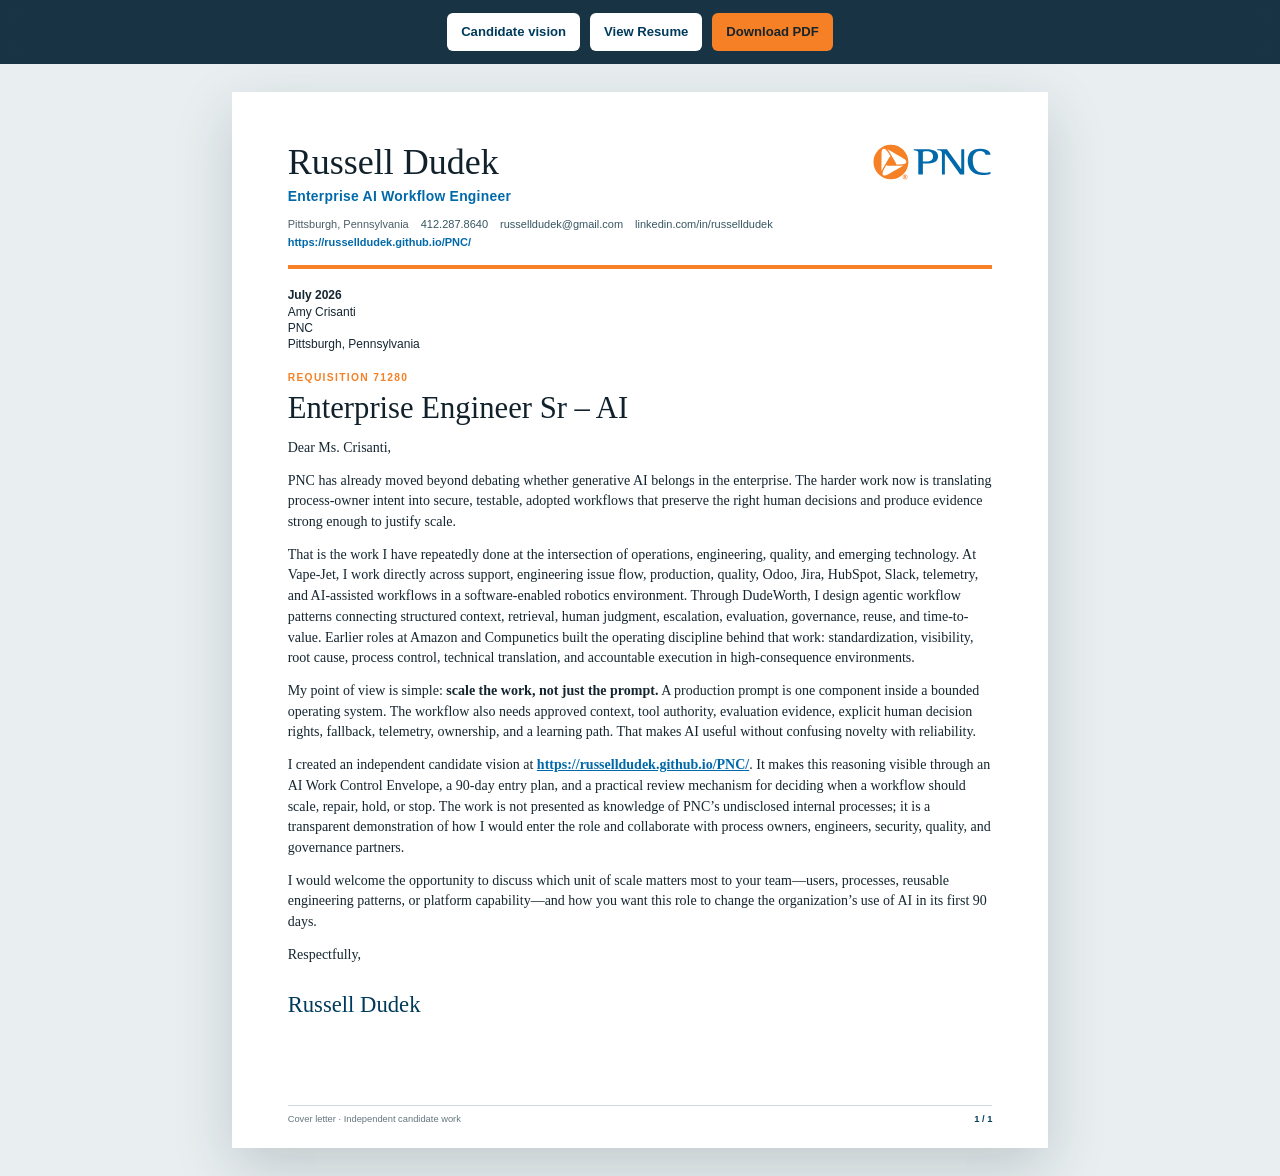
==== cover-letter.html @ 64755a2e "Publish complete PNC candidate campaign" ====
<!doctype html><html lang="en"><head><meta charset="utf-8"><meta name="viewport" content="width=device-width,initial-scale=1"><meta name="description" content="Independent PNC candidate document by Russell Dudek."><title>Russell Dudek | PNC Cover Letter</title><link rel="stylesheet" href="documents.css"></head><body><nav class="doc-actions" aria-label="Document actions"><a href="index.html">Candidate vision</a><a href="resume.html">View Resume</a><a class="primary" href="docs/Russell-Dudek-PNC-Enterprise-AI-Cover-Letter.pdf" download>Download PDF</a></nav>
<main class="document"><section class="page"><header class="doc-header"><div><h1 class="doc-name">Russell Dudek</h1><p class="doc-role">Enterprise AI Workflow Engineer</p><div class="contact-line"><span>Pittsburgh, Pennsylvania</span><a href="tel:+14122878640">412.287.8640</a><a href="mailto:russelldudek@gmail.com">russelldudek@gmail.com</a><a href="https://www.linkedin.com/in/russelldudek">linkedin.com/in/russelldudek</a><a class="vision-url" href="https://russelldudek.github.io/PNC/">https://russelldudek.github.io/PNC/</a></div></div><img class="doc-logo" src="assets/brand/pnc-logo.svg" alt="PNC"></header>
<div class="address-block"><b>July 2026</b><br>Amy Crisanti<br>PNC<br>Pittsburgh, Pennsylvania</div>
<p class="doc-kicker">Requisition 71280</p><h2 class="doc-title">Enterprise Engineer Sr – AI</h2>
<div class="letter-body">
<p>Dear Ms. Crisanti,</p>
<p>PNC has already moved beyond debating whether generative AI belongs in the enterprise. The harder work now is translating process-owner intent into secure, testable, adopted workflows that preserve the right human decisions and produce evidence strong enough to justify scale.</p>
<p>That is the work I have repeatedly done at the intersection of operations, engineering, quality, and emerging technology. At Vape-Jet, I work directly across support, engineering issue flow, production, quality, Odoo, Jira, HubSpot, Slack, telemetry, and AI-assisted workflows in a software-enabled robotics environment. Through DudeWorth, I design agentic workflow patterns connecting structured context, retrieval, human judgment, escalation, evaluation, governance, reuse, and time-to-value. Earlier roles at Amazon and Compunetics built the operating discipline behind that work: standardization, visibility, root cause, process control, technical translation, and accountable execution in high-consequence environments.</p>
<p>My point of view is simple: <b>scale the work, not just the prompt.</b> A production prompt is one component inside a bounded operating system. The workflow also needs approved context, tool authority, evaluation evidence, explicit human decision rights, fallback, telemetry, ownership, and a learning path. That makes AI useful without confusing novelty with reliability.</p>
<p>I created an independent candidate vision at <a class="vision-url" href="https://russelldudek.github.io/PNC/">https://russelldudek.github.io/PNC/</a>. It makes this reasoning visible through an AI Work Control Envelope, a 90-day entry plan, and a practical review mechanism for deciding when a workflow should scale, repair, hold, or stop. The work is not presented as knowledge of PNC’s undisclosed internal processes; it is a transparent demonstration of how I would enter the role and collaborate with process owners, engineers, security, quality, and governance partners.</p>
<p>I would welcome the opportunity to discuss which unit of scale matters most to your team—users, processes, reusable engineering patterns, or platform capability—and how you want this role to change the organization’s use of AI in its first 90 days.</p>
<p>Respectfully,</p><div class="signature">Russell Dudek</div>
</div><footer class="page-footer"><span>Cover letter · Independent candidate work</span><span class="page-number">1 / 1</span></footer></section></main></body></html>
---- documents.css ----
@import url('./brand-tokens.css');
*{box-sizing:border-box}html,body{margin:0;padding:0}body{background:#e9eff1;color:#152630;font-family:"Aptos","Segoe UI","Helvetica Neue",sans-serif;line-height:1.36}.doc-actions{position:sticky;top:0;z-index:20;display:flex;justify-content:center;gap:10px;flex-wrap:wrap;padding:13px;background:rgba(11,41,57,.94);backdrop-filter:blur(10px)}.doc-actions a{padding:10px 14px;border-radius:6px;background:#fff;color:#003b5c;font-weight:800;font-size:.82rem;text-decoration:none}.doc-actions .primary{background:#f58025;color:#17242b}.document{width:8.5in;margin:28px auto;background:#fff;box-shadow:0 20px 55px rgba(16,33,43,.18)}.page{position:relative;min-height:11in;padding:.54in .58in .48in;background:#fff;break-after:page}.page:last-child{break-after:auto}.doc-header{display:grid;grid-template-columns:1fr auto;gap:20px;align-items:start;border-bottom:4px solid #f58025;padding-bottom:15px;margin-bottom:18px}.doc-name{font-family:Georgia,"Times New Roman",serif;font-size:27pt;line-height:1;margin:0;color:#10212b;font-weight:500}.doc-role{margin:7px 0 0;color:#0069aa;font-size:10.4pt;font-weight:800;letter-spacing:.02em}.doc-logo{width:1.25in;height:auto;object-fit:contain}.contact-line{display:flex;flex-wrap:wrap;gap:4px 12px;margin:11px 0 0;color:#4a5d66;font-size:8.25pt}.contact-line a{color:#365661;text-decoration:none}.vision-url{font-weight:800;color:#0069aa!important}.doc-kicker{margin:0 0 7px;color:#f58025;font-size:7.7pt;font-weight:900;letter-spacing:.13em;text-transform:uppercase}.doc-title{font-family:Georgia,"Times New Roman",serif;font-size:23pt;line-height:1.05;margin:0 0 14px;font-weight:500;color:#10212b}.doc-deck{margin:0 0 16px;font-size:10pt;color:#41555f}.summary-box{padding:14px 16px;background:#eef4f6;border-left:5px solid #0069aa;margin:0 0 15px;font-size:9.3pt}.summary-box strong{color:#003b5c}.two-col{display:grid;grid-template-columns:1fr 1fr;gap:18px}.sidebar-grid{display:grid;grid-template-columns:1.58fr .72fr;gap:20px}.section-title{display:flex;align-items:center;gap:10px;margin:15px 0 8px;color:#003b5c;font-size:8.6pt;font-weight:900;letter-spacing:.09em;text-transform:uppercase}.section-title::after{content:"";height:1px;background:#cbd9de;flex:1}.experience{break-inside:avoid;margin:0 0 12px}.experience-head{display:flex;justify-content:space-between;gap:14px;align-items:baseline}.experience h3{margin:0;font-size:10.4pt}.experience .date{color:#64757d;font-size:8pt;white-space:nowrap}.experience .title{margin:2px 0 5px;color:#0069aa;font-size:8.7pt;font-weight:800}.experience ul,.compact-list{margin:0;padding-left:15px}.experience li,.compact-list li{margin:3px 0;font-size:8.7pt}.tags{display:flex;flex-wrap:wrap;gap:6px}.tag{padding:4px 7px;border:1px solid #c7d6db;border-radius:4px;font-size:7.6pt;background:#fbfcfc}.side-card{break-inside:avoid;margin-bottom:11px;padding:12px;background:#f3f7f8;border-top:3px solid #f58025}.side-card h3{margin:0 0 7px;color:#003b5c;font-size:8.2pt;text-transform:uppercase;letter-spacing:.08em}.side-card p,.side-card li{font-size:8pt;margin:3px 0}.side-card ul{padding-left:14px;margin:0}.fact-grid{display:grid;grid-template-columns:repeat(3,1fr);gap:9px;margin:12px 0}.fact{padding:10px 11px;background:#f3f7f8;border-top:3px solid #0069aa}.fact b{display:block;color:#003b5c;font-size:8pt}.fact span{font-size:8.1pt;color:#51636b}.matrix{width:100%;border-collapse:collapse;font-size:7.8pt}.matrix th{text-align:left;color:#003b5c;background:#edf3f5;padding:7px;border-bottom:2px solid #0069aa}.matrix td{padding:7px;border-bottom:1px solid #d6e1e5;vertical-align:top}.phase-row{display:grid;grid-template-columns:.22fr .78fr;gap:12px;padding:12px 0;border-top:1px solid #d1dde1}.phase-row:first-of-type{border-top:0}.phase-badge{font-size:8pt;font-weight:900;color:#0069aa}.phase-row h3{font-size:10pt;margin:0 0 5px}.phase-row ul{margin:0;padding-left:15px;font-size:8.4pt}.question-list{counter-reset:q;list-style:none;padding:0;margin:0}.question-list li{counter-increment:q;position:relative;padding:9px 0 9px 32px;border-top:1px solid #d3dfe3;font-size:9pt}.question-list li::before{content:counter(q);position:absolute;left:0;top:8px;width:21px;height:21px;border-radius:50%;display:grid;place-items:center;background:#f58025;font-size:7.4pt;font-weight:900}.callout{padding:14px 16px;background:#003b5c;color:#fff;margin:14px 0;border-radius:6px}.callout h3{margin:0 0 6px;color:#ffc08e;font-size:9.4pt}.callout p{margin:0;font-size:8.7pt}.review-grid{display:grid;grid-template-columns:repeat(2,1fr);gap:10px}.review-card{padding:12px;border:1px solid #cbd9de;border-top:4px solid #0069aa;break-inside:avoid}.review-card h3{margin:0 0 6px;color:#003b5c;font-size:9.5pt}.review-card p,.review-card li{font-size:8pt;margin:3px 0}.review-card ul{margin:0;padding-left:14px}.worksheet-line{height:25px;border-bottom:1px solid #9fb1b9;margin:5px 0}.decision-bar{display:grid;grid-template-columns:repeat(4,1fr);margin:12px 0;border:1px solid #b9c9cf}.decision-bar div{padding:9px;text-align:center;border-right:1px solid #b9c9cf;font-size:8pt;font-weight:900}.decision-bar div:last-child{border:0}.decision-bar .active{background:#f58025}.source-note{margin-top:12px;font-size:7.1pt;color:#65767e}.page-footer{position:absolute;left:.58in;right:.58in;bottom:.23in;display:flex;justify-content:space-between;gap:18px;padding-top:7px;border-top:1px solid #ccd9de;color:#65767e;font-size:7pt}.page-footer a{color:#365661;text-decoration:none}.signature{margin-top:22px;font-family:Georgia,"Times New Roman",serif;font-size:17pt;color:#003b5c}.letter-body{font-family:Georgia,"Times New Roman",serif;font-size:10.5pt;line-height:1.48}.letter-body p{margin:0 0 12px}.address-block{font-size:9pt;margin:0 0 18px}.page.continuation .doc-header{margin-bottom:13px}.page.continuation .doc-name{font-size:18pt}.page.continuation .doc-role{font-size:8.6pt}.mini-contact{font-size:7.5pt;color:#52646d;text-align:right;line-height:1.5}.avoid-break{break-inside:avoid}.public-note{font-size:7.3pt;color:#687982}.page-number{font-weight:800;color:#003b5c}
@media(max-width:900px){body{background:#fff}.document{width:100%;margin:0;box-shadow:none}.page{min-height:0;padding:28px 22px 48px}.doc-header,.sidebar-grid,.two-col,.fact-grid,.review-grid{grid-template-columns:1fr}.doc-logo{width:110px}.page-footer{position:static;margin-top:24px}.mini-contact{text-align:left}.doc-actions{position:static}.experience-head{align-items:flex-start}.decision-bar{grid-template-columns:repeat(2,1fr)}}
@media(max-width:380px){.page{padding:22px 15px 40px}.doc-name{font-size:22pt}.contact-line{display:block}.contact-line span,.contact-line a{display:block;margin:3px 0}.doc-actions a{font-size:.72rem;padding:9px}}
@media print{@page{size:Letter;margin:0}body{background:#fff;-webkit-print-color-adjust:exact;print-color-adjust:exact}.doc-actions{display:none!important}.document{width:auto;margin:0;box-shadow:none}.page{width:8.5in;height:11in;min-height:11in;overflow:hidden;margin:0;padding:.54in .58in .48in;break-after:page}.page:last-child{break-after:auto}.page-footer{position:absolute}.no-print{display:none!important}}
.review-sheet .review-grid{grid-template-columns:repeat(3,1fr);gap:7px}.review-sheet .review-card{padding:8px}.review-sheet .review-card h3{font-size:8.4pt}.review-sheet .review-card p,.review-sheet .review-card li{font-size:7.1pt;line-height:1.25}.review-sheet .worksheet-line{height:18px;margin:3px 0}.review-page2 .matrix{font-size:7.2pt}.review-page2 .matrix th,.review-page2 .matrix td{padding:5px}.review-page2 .decision-bar{margin:8px 0}.review-page2 .callout{margin:9px 0;padding:10px 13px}
@media(max-width:900px){.review-sheet .review-grid{grid-template-columns:1fr}}
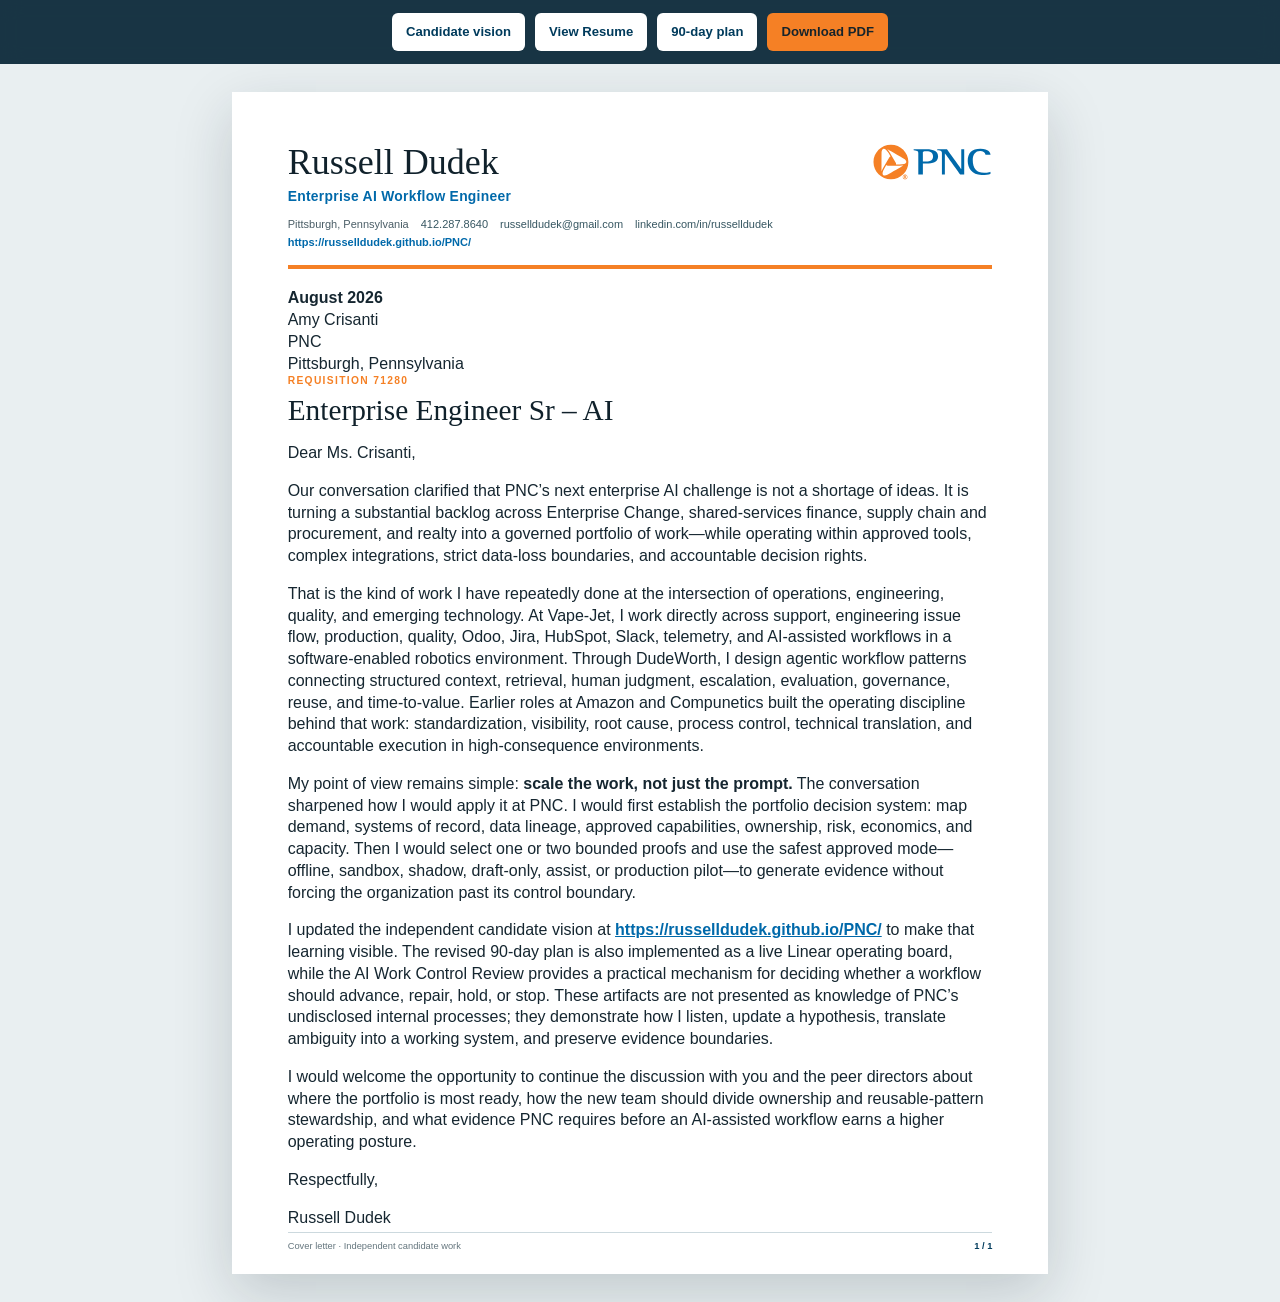
==== commit 9401c8b5: "Align cover letter with stakeholder-informed role thesis" ====
--- a/cover-letter.html
+++ b/cover-letter.html
@@ -1,13 +1,13 @@
-<!doctype html><html lang="en"><head><meta charset="utf-8"><meta name="viewport" content="width=device-width,initial-scale=1"><meta name="description" content="Independent PNC candidate document by Russell Dudek."><title>Russell Dudek | PNC Cover Letter</title><link rel="stylesheet" href="documents.css"></head><body><nav class="doc-actions" aria-label="Document actions"><a href="index.html">Candidate vision</a><a href="resume.html">View Resume</a><a class="primary" href="docs/Russell-Dudek-PNC-Enterprise-AI-Cover-Letter.pdf" download>Download PDF</a></nav>
+<!doctype html><html lang="en"><head><meta charset="utf-8"><meta name="viewport" content="width=device-width,initial-scale=1"><meta name="description" content="Independent PNC candidate document by Russell Dudek."><title>Russell Dudek | PNC Cover Letter</title><link rel="stylesheet" href="documents.css"></head><body><nav class="doc-actions" aria-label="Document actions"><a href="index.html">Candidate vision</a><a href="resume.html">View Resume</a><a href="90-day-plan.html">90-day plan</a><a class="primary" href="docs/Russell-Dudek-PNC-Enterprise-AI-Cover-Letter.pdf" download>Download PDF</a></nav>
 <main class="document"><section class="page"><header class="doc-header"><div><h1 class="doc-name">Russell Dudek</h1><p class="doc-role">Enterprise AI Workflow Engineer</p><div class="contact-line"><span>Pittsburgh, Pennsylvania</span><a href="tel:+14122878640">412.287.8640</a><a href="mailto:russelldudek@gmail.com">russelldudek@gmail.com</a><a href="https://www.linkedin.com/in/russelldudek">linkedin.com/in/russelldudek</a><a class="vision-url" href="https://russelldudek.github.io/PNC/">https://russelldudek.github.io/PNC/</a></div></div><img class="doc-logo" src="assets/brand/pnc-logo.svg" alt="PNC"></header>
-<div class="address-block"><b>July 2026</b><br>Amy Crisanti<br>PNC<br>Pittsburgh, Pennsylvania</div>
+<div class="address-block"><b>August 2026</b><br>Amy Crisanti<br>PNC<br>Pittsburgh, Pennsylvania</div>
 <p class="doc-kicker">Requisition 71280</p><h2 class="doc-title">Enterprise Engineer Sr – AI</h2>
 <div class="letter-body">
 <p>Dear Ms. Crisanti,</p>
-<p>PNC has already moved beyond debating whether generative AI belongs in the enterprise. The harder work now is translating process-owner intent into secure, testable, adopted workflows that preserve the right human decisions and produce evidence strong enough to justify scale.</p>
-<p>That is the work I have repeatedly done at the intersection of operations, engineering, quality, and emerging technology. At Vape-Jet, I work directly across support, engineering issue flow, production, quality, Odoo, Jira, HubSpot, Slack, telemetry, and AI-assisted workflows in a software-enabled robotics environment. Through DudeWorth, I design agentic workflow patterns connecting structured context, retrieval, human judgment, escalation, evaluation, governance, reuse, and time-to-value. Earlier roles at Amazon and Compunetics built the operating discipline behind that work: standardization, visibility, root cause, process control, technical translation, and accountable execution in high-consequence environments.</p>
-<p>My point of view is simple: <b>scale the work, not just the prompt.</b> A production prompt is one component inside a bounded operating system. The workflow also needs approved context, tool authority, evaluation evidence, explicit human decision rights, fallback, telemetry, ownership, and a learning path. That makes AI useful without confusing novelty with reliability.</p>
-<p>I created an independent candidate vision at <a class="vision-url" href="https://russelldudek.github.io/PNC/">https://russelldudek.github.io/PNC/</a>. It makes this reasoning visible through an AI Work Control Envelope, a 90-day entry plan, and a practical review mechanism for deciding when a workflow should scale, repair, hold, or stop. The work is not presented as knowledge of PNC’s undisclosed internal processes; it is a transparent demonstration of how I would enter the role and collaborate with process owners, engineers, security, quality, and governance partners.</p>
-<p>I would welcome the opportunity to discuss which unit of scale matters most to your team—users, processes, reusable engineering patterns, or platform capability—and how you want this role to change the organization’s use of AI in its first 90 days.</p>
+<p>Our conversation clarified that PNC’s next enterprise AI challenge is not a shortage of ideas. It is turning a substantial backlog across Enterprise Change, shared-services finance, supply chain and procurement, and realty into a governed portfolio of work—while operating within approved tools, complex integrations, strict data-loss boundaries, and accountable decision rights.</p>
+<p>That is the kind of work I have repeatedly done at the intersection of operations, engineering, quality, and emerging technology. At Vape-Jet, I work directly across support, engineering issue flow, production, quality, Odoo, Jira, HubSpot, Slack, telemetry, and AI-assisted workflows in a software-enabled robotics environment. Through DudeWorth, I design agentic workflow patterns connecting structured context, retrieval, human judgment, escalation, evaluation, governance, reuse, and time-to-value. Earlier roles at Amazon and Compunetics built the operating discipline behind that work: standardization, visibility, root cause, process control, technical translation, and accountable execution in high-consequence environments.</p>
+<p>My point of view remains simple: <b>scale the work, not just the prompt.</b> The conversation sharpened how I would apply it at PNC. I would first establish the portfolio decision system: map demand, systems of record, data lineage, approved capabilities, ownership, risk, economics, and capacity. Then I would select one or two bounded proofs and use the safest approved mode—offline, sandbox, shadow, draft-only, assist, or production pilot—to generate evidence without forcing the organization past its control boundary.</p>
+<p>I updated the independent candidate vision at <a class="vision-url" href="https://russelldudek.github.io/PNC/">https://russelldudek.github.io/PNC/</a> to make that learning visible. The revised 90-day plan is also implemented as a live Linear operating board, while the AI Work Control Review provides a practical mechanism for deciding whether a workflow should advance, repair, hold, or stop. These artifacts are not presented as knowledge of PNC’s undisclosed internal processes; they demonstrate how I listen, update a hypothesis, translate ambiguity into a working system, and preserve evidence boundaries.</p>
+<p>I would welcome the opportunity to continue the discussion with you and the peer directors about where the portfolio is most ready, how the new team should divide ownership and reusable-pattern stewardship, and what evidence PNC requires before an AI-assisted workflow earns a higher operating posture.</p>
 <p>Respectfully,</p><div class="signature">Russell Dudek</div>
 </div><footer class="page-footer"><span>Cover letter · Independent candidate work</span><span class="page-number">1 / 1</span></footer></section></main></body></html>
--- a/documents.css
+++ b/documents.css
@@ -1,7 +1,5 @@
 @import url('./brand-tokens.css');
-*{box-sizing:border-box}html,body{margin:0;padding:0}body{background:#e9eff1;color:#152630;font-family:"Aptos","Segoe UI","Helvetica Neue",sans-serif;line-height:1.36}.doc-actions{position:sticky;top:0;z-index:20;display:flex;justify-content:center;gap:10px;flex-wrap:wrap;padding:13px;background:rgba(11,41,57,.94);backdrop-filter:blur(10px)}.doc-actions a{padding:10px 14px;border-radius:6px;background:#fff;color:#003b5c;font-weight:800;font-size:.82rem;text-decoration:none}.doc-actions .primary{background:#f58025;color:#17242b}.document{width:8.5in;margin:28px auto;background:#fff;box-shadow:0 20px 55px rgba(16,33,43,.18)}.page{position:relative;min-height:11in;padding:.54in .58in .48in;background:#fff;break-after:page}.page:last-child{break-after:auto}.doc-header{display:grid;grid-template-columns:1fr auto;gap:20px;align-items:start;border-bottom:4px solid #f58025;padding-bottom:15px;margin-bottom:18px}.doc-name{font-family:Georgia,"Times New Roman",serif;font-size:27pt;line-height:1;margin:0;color:#10212b;font-weight:500}.doc-role{margin:7px 0 0;color:#0069aa;font-size:10.4pt;font-weight:800;letter-spacing:.02em}.doc-logo{width:1.25in;height:auto;object-fit:contain}.contact-line{display:flex;flex-wrap:wrap;gap:4px 12px;margin:11px 0 0;color:#4a5d66;font-size:8.25pt}.contact-line a{color:#365661;text-decoration:none}.vision-url{font-weight:800;color:#0069aa!important}.doc-kicker{margin:0 0 7px;color:#f58025;font-size:7.7pt;font-weight:900;letter-spacing:.13em;text-transform:uppercase}.doc-title{font-family:Georgia,"Times New Roman",serif;font-size:23pt;line-height:1.05;margin:0 0 14px;font-weight:500;color:#10212b}.doc-deck{margin:0 0 16px;font-size:10pt;color:#41555f}.summary-box{padding:14px 16px;background:#eef4f6;border-left:5px solid #0069aa;margin:0 0 15px;font-size:9.3pt}.summary-box strong{color:#003b5c}.two-col{display:grid;grid-template-columns:1fr 1fr;gap:18px}.sidebar-grid{display:grid;grid-template-columns:1.58fr .72fr;gap:20px}.section-title{display:flex;align-items:center;gap:10px;margin:15px 0 8px;color:#003b5c;font-size:8.6pt;font-weight:900;letter-spacing:.09em;text-transform:uppercase}.section-title::after{content:"";height:1px;background:#cbd9de;flex:1}.experience{break-inside:avoid;margin:0 0 12px}.experience-head{display:flex;justify-content:space-between;gap:14px;align-items:baseline}.experience h3{margin:0;font-size:10.4pt}.experience .date{color:#64757d;font-size:8pt;white-space:nowrap}.experience .title{margin:2px 0 5px;color:#0069aa;font-size:8.7pt;font-weight:800}.experience ul,.compact-list{margin:0;padding-left:15px}.experience li,.compact-list li{margin:3px 0;font-size:8.7pt}.tags{display:flex;flex-wrap:wrap;gap:6px}.tag{padding:4px 7px;border:1px solid #c7d6db;border-radius:4px;font-size:7.6pt;background:#fbfcfc}.side-card{break-inside:avoid;margin-bottom:11px;padding:12px;background:#f3f7f8;border-top:3px solid #f58025}.side-card h3{margin:0 0 7px;color:#003b5c;font-size:8.2pt;text-transform:uppercase;letter-spacing:.08em}.side-card p,.side-card li{font-size:8pt;margin:3px 0}.side-card ul{padding-left:14px;margin:0}.fact-grid{display:grid;grid-template-columns:repeat(3,1fr);gap:9px;margin:12px 0}.fact{padding:10px 11px;background:#f3f7f8;border-top:3px solid #0069aa}.fact b{display:block;color:#003b5c;font-size:8pt}.fact span{font-size:8.1pt;color:#51636b}.matrix{width:100%;border-collapse:collapse;font-size:7.8pt}.matrix th{text-align:left;color:#003b5c;background:#edf3f5;padding:7px;border-bottom:2px solid #0069aa}.matrix td{padding:7px;border-bottom:1px solid #d6e1e5;vertical-align:top}.phase-row{display:grid;grid-template-columns:.22fr .78fr;gap:12px;padding:12px 0;border-top:1px solid #d1dde1}.phase-row:first-of-type{border-top:0}.phase-badge{font-size:8pt;font-weight:900;color:#0069aa}.phase-row h3{font-size:10pt;margin:0 0 5px}.phase-row ul{margin:0;padding-left:15px;font-size:8.4pt}.question-list{counter-reset:q;list-style:none;padding:0;margin:0}.question-list li{counter-increment:q;position:relative;padding:9px 0 9px 32px;border-top:1px solid #d3dfe3;font-size:9pt}.question-list li::before{content:counter(q);position:absolute;left:0;top:8px;width:21px;height:21px;border-radius:50%;display:grid;place-items:center;background:#f58025;font-size:7.4pt;font-weight:900}.callout{padding:14px 16px;background:#003b5c;color:#fff;margin:14px 0;border-radius:6px}.callout h3{margin:0 0 6px;color:#ffc08e;font-size:9.4pt}.callout p{margin:0;font-size:8.7pt}.review-grid{display:grid;grid-template-columns:repeat(2,1fr);gap:10px}.review-card{padding:12px;border:1px solid #cbd9de;border-top:4px solid #0069aa;break-inside:avoid}.review-card h3{margin:0 0 6px;color:#003b5c;font-size:9.5pt}.review-card p,.review-card li{font-size:8pt;margin:3px 0}.review-card ul{margin:0;padding-left:14px}.worksheet-line{height:25px;border-bottom:1px solid #9fb1b9;margin:5px 0}.decision-bar{display:grid;grid-template-columns:repeat(4,1fr);margin:12px 0;border:1px solid #b9c9cf}.decision-bar div{padding:9px;text-align:center;border-right:1px solid #b9c9cf;font-size:8pt;font-weight:900}.decision-bar div:last-child{border:0}.decision-bar .active{background:#f58025}.source-note{margin-top:12px;font-size:7.1pt;color:#65767e}.page-footer{position:absolute;left:.58in;right:.58in;bottom:.23in;display:flex;justify-content:space-between;gap:18px;padding-top:7px;border-top:1px solid #ccd9de;color:#65767e;font-size:7pt}.page-footer a{color:#365661;text-decoration:none}.signature{margin-top:22px;font-family:Georgia,"Times New Roman",serif;font-size:17pt;color:#003b5c}.letter-body{font-family:Georgia,"Times New Roman",serif;font-size:10.5pt;line-height:1.48}.letter-body p{margin:0 0 12px}.address-block{font-size:9pt;margin:0 0 18px}.page.continuation .doc-header{margin-bottom:13px}.page.continuation .doc-name{font-size:18pt}.page.continuation .doc-role{font-size:8.6pt}.mini-contact{font-size:7.5pt;color:#52646d;text-align:right;line-height:1.5}.avoid-break{break-inside:avoid}.public-note{font-size:7.3pt;color:#687982}.page-number{font-weight:800;color:#003b5c}
-@media(max-width:900px){body{background:#fff}.document{width:100%;margin:0;box-shadow:none}.page{min-height:0;padding:28px 22px 48px}.doc-header,.sidebar-grid,.two-col,.fact-grid,.review-grid{grid-template-columns:1fr}.doc-logo{width:110px}.page-footer{position:static;margin-top:24px}.mini-contact{text-align:left}.doc-actions{position:static}.experience-head{align-items:flex-start}.decision-bar{grid-template-columns:repeat(2,1fr)}}
+*{box-sizing:border-box}html,body{margin:0;padding:0}body{background:#e9eff1;color:#152630;font-family:"Aptos","Segoe UI","Helvetica Neue",sans-serif;line-height:1.36}.doc-actions{position:sticky;top:0;z-index:20;display:flex;justify-content:center;gap:10px;flex-wrap:wrap;padding:13px;background:rgba(11,41,57,.94);backdrop-filter:blur(10px)}.doc-actions a{padding:10px 14px;border-radius:6px;background:#fff;color:#003b5c;font-weight:800;font-size:.82rem;text-decoration:none}.doc-actions .primary{background:#f58025;color:#17242b}.document{width:8.5in;margin:28px auto;background:#fff;box-shadow:0 20px 55px rgba(16,33,43,.18)}.page{position:relative;min-height:11in;padding:.54in .58in .48in;background:#fff;break-after:page}.page:last-child{break-after:auto}.doc-header{display:grid;grid-template-columns:1fr auto;gap:20px;align-items:start;border-bottom:4px solid #f58025;padding-bottom:15px;margin-bottom:18px}.doc-name{font-family:Georgia,"Times New Roman",serif;font-size:27pt;line-height:1;margin:0;color:#10212b;font-weight:500}.doc-role{margin:7px 0 0;color:#0069aa;font-size:10.4pt;font-weight:800;letter-spacing:.02em}.doc-logo{width:1.25in;height:auto;object-fit:contain}.contact-line{display:flex;flex-wrap:wrap;gap:4px 12px;margin:11px 0 0;color:#4a5d66;font-size:8.25pt}.contact-line a{color:#365661;text-decoration:none}.vision-url{font-weight:800;color:#0069aa!important}.doc-kicker{margin:0 0 7px;color:#f58025;font-size:7.7pt;font-weight:900;letter-spacing:.13em;text-transform:uppercase}.doc-title{font-family:Georgia,"Times New Roman",serif;font-size:22pt;line-height:1.05;margin:0 0 12px;font-weight:500;color:#10212b}.summary-box{padding:12px 14px;background:#eef4f6;border-left:5px solid #0069aa;margin:0 0 12px;font-size:8.8pt}.summary-box strong{color:#003b5c}.section-title{display:flex;align-items:center;gap:10px;margin:13px 0 7px;color:#003b5c;font-size:8.3pt;font-weight:900;letter-spacing:.09em;text-transform:uppercase}.section-title::after{content:"";height:1px;background:#cbd9de;flex:1}.matrix{width:100%;border-collapse:collapse;font-size:7.35pt}.matrix th{text-align:left;color:#003b5c;background:#edf3f5;padding:6px;border-bottom:2px solid #0069aa}.matrix td{padding:6px;border-bottom:1px solid #d6e1e5;vertical-align:top}.phase-row{display:grid;grid-template-columns:.22fr .78fr;gap:12px;padding:10px 0;border-top:1px solid #d1dde1}.phase-row:first-of-type{border-top:0}.phase-badge{font-size:7.7pt;font-weight:900;color:#0069aa}.phase-row h3{font-size:9.5pt;margin:0 0 4px}.phase-row ul{margin:0;padding-left:15px;font-size:7.95pt}.callout{padding:11px 14px;background:#003b5c;color:#fff;margin:11px 0;border-radius:6px}.callout h3{margin:0 0 5px;color:#ffc08e;font-size:9pt}.callout p{margin:0;font-size:8.1pt}.review-grid{display:grid;grid-template-columns:repeat(2,1fr);gap:8px}.review-card{padding:9px;border:1px solid #cbd9de;border-top:4px solid #0069aa;break-inside:avoid}.review-card.featured{grid-column:1/-1;border-top-color:#f58025;background:#fff8f2}.review-card h3{margin:0 0 4px;color:#003b5c;font-size:8.9pt}.review-card p{font-size:7.5pt;margin:0}.decision-bar{display:grid;grid-template-columns:repeat(4,1fr);margin:10px 0;border:1px solid #b9c9cf}.decision-bar div{padding:8px;text-align:center;border-right:1px solid #b9c9cf;font-size:7.7pt;font-weight:900}.decision-bar div:last-child{border:0}.decision-bar .active{background:#f58025}.public-note{font-size:7pt;color:#687982}.page-footer{position:absolute;left:.58in;right:.58in;bottom:.23in;display:flex;justify-content:space-between;gap:18px;padding-top:7px;border-top:1px solid #ccd9de;color:#65767e;font-size:7pt}.page-number{font-weight:800;color:#003b5c}.mini-contact{font-size:7.5pt;color:#52646d;text-align:right;line-height:1.5}.revision-label{display:inline-flex;align-items:center;gap:6px;margin-bottom:7px;padding:4px 8px;border-radius:999px;background:#fff1e6;color:#7a3c0f;font-size:7.1pt;font-weight:900;letter-spacing:.08em;text-transform:uppercase}.revision-label::before{content:"";width:6px;height:6px;border-radius:50%;background:#f58025}.delta-table td:first-child{width:38%;font-weight:800;color:#003b5c}.delta-table td:nth-child(2){width:62%}.mode-line{margin-top:4px;color:#52646d;font-size:7.15pt}.economics-row td{background:#fff8ef}.link-note{margin:7px 0 0;font-size:7.2pt}.link-note a{color:#0069aa;font-weight:800;text-decoration:none}
+@media(max-width:900px){body{background:#fff}.document{width:100%;margin:0;box-shadow:none}.page{min-height:0;padding:28px 22px 48px}.doc-header,.review-grid{grid-template-columns:1fr}.doc-logo{width:110px}.page-footer{position:static;margin-top:24px}.mini-contact{text-align:left}.doc-actions{position:static}.decision-bar{grid-template-columns:repeat(2,1fr)}.review-card.featured{grid-column:auto}}
 @media(max-width:380px){.page{padding:22px 15px 40px}.doc-name{font-size:22pt}.contact-line{display:block}.contact-line span,.contact-line a{display:block;margin:3px 0}.doc-actions a{font-size:.72rem;padding:9px}}
 @media print{@page{size:Letter;margin:0}body{background:#fff;-webkit-print-color-adjust:exact;print-color-adjust:exact}.doc-actions{display:none!important}.document{width:auto;margin:0;box-shadow:none}.page{width:8.5in;height:11in;min-height:11in;overflow:hidden;margin:0;padding:.54in .58in .48in;break-after:page}.page:last-child{break-after:auto}.page-footer{position:absolute}.no-print{display:none!important}}
-.review-sheet .review-grid{grid-template-columns:repeat(3,1fr);gap:7px}.review-sheet .review-card{padding:8px}.review-sheet .review-card h3{font-size:8.4pt}.review-sheet .review-card p,.review-sheet .review-card li{font-size:7.1pt;line-height:1.25}.review-sheet .worksheet-line{height:18px;margin:3px 0}.review-page2 .matrix{font-size:7.2pt}.review-page2 .matrix th,.review-page2 .matrix td{padding:5px}.review-page2 .decision-bar{margin:8px 0}.review-page2 .callout{margin:9px 0;padding:10px 13px}
-@media(max-width:900px){.review-sheet .review-grid{grid-template-columns:1fr}}
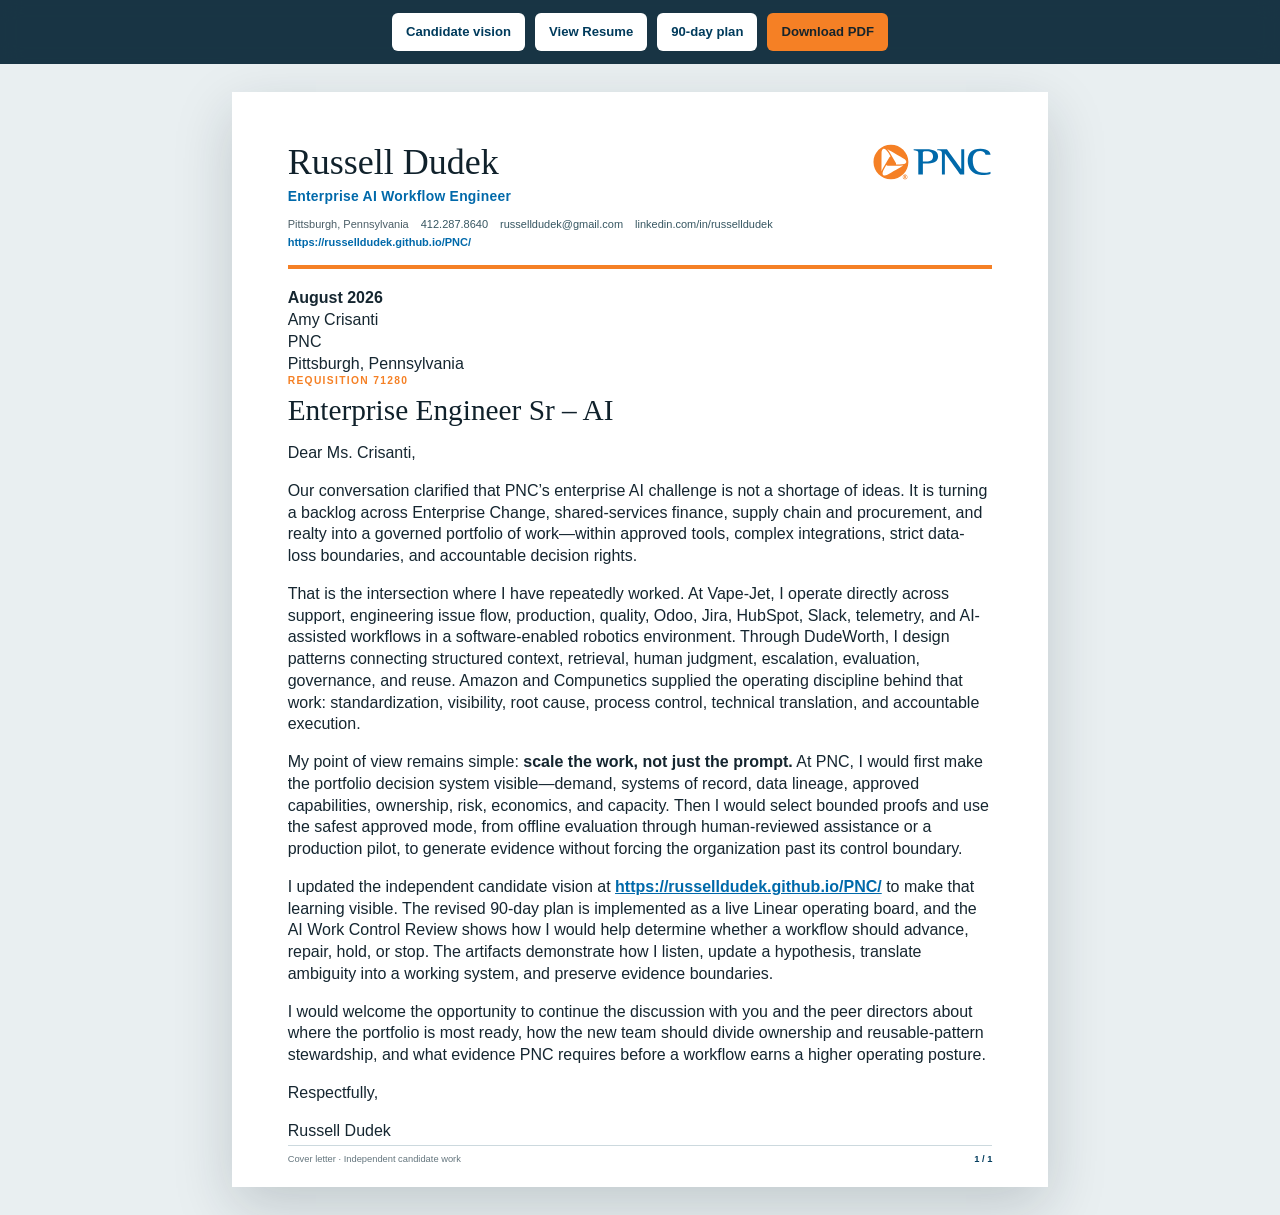
==== commit 15cd8f5b: "Tighten stakeholder-informed cover letter for one-page print" ====
--- a/cover-letter.html
+++ b/cover-letter.html
@@ -4,10 +4,10 @@
 <p class="doc-kicker">Requisition 71280</p><h2 class="doc-title">Enterprise Engineer Sr – AI</h2>
 <div class="letter-body">
 <p>Dear Ms. Crisanti,</p>
-<p>Our conversation clarified that PNC’s next enterprise AI challenge is not a shortage of ideas. It is turning a substantial backlog across Enterprise Change, shared-services finance, supply chain and procurement, and realty into a governed portfolio of work—while operating within approved tools, complex integrations, strict data-loss boundaries, and accountable decision rights.</p>
-<p>That is the kind of work I have repeatedly done at the intersection of operations, engineering, quality, and emerging technology. At Vape-Jet, I work directly across support, engineering issue flow, production, quality, Odoo, Jira, HubSpot, Slack, telemetry, and AI-assisted workflows in a software-enabled robotics environment. Through DudeWorth, I design agentic workflow patterns connecting structured context, retrieval, human judgment, escalation, evaluation, governance, reuse, and time-to-value. Earlier roles at Amazon and Compunetics built the operating discipline behind that work: standardization, visibility, root cause, process control, technical translation, and accountable execution in high-consequence environments.</p>
-<p>My point of view remains simple: <b>scale the work, not just the prompt.</b> The conversation sharpened how I would apply it at PNC. I would first establish the portfolio decision system: map demand, systems of record, data lineage, approved capabilities, ownership, risk, economics, and capacity. Then I would select one or two bounded proofs and use the safest approved mode—offline, sandbox, shadow, draft-only, assist, or production pilot—to generate evidence without forcing the organization past its control boundary.</p>
-<p>I updated the independent candidate vision at <a class="vision-url" href="https://russelldudek.github.io/PNC/">https://russelldudek.github.io/PNC/</a> to make that learning visible. The revised 90-day plan is also implemented as a live Linear operating board, while the AI Work Control Review provides a practical mechanism for deciding whether a workflow should advance, repair, hold, or stop. These artifacts are not presented as knowledge of PNC’s undisclosed internal processes; they demonstrate how I listen, update a hypothesis, translate ambiguity into a working system, and preserve evidence boundaries.</p>
-<p>I would welcome the opportunity to continue the discussion with you and the peer directors about where the portfolio is most ready, how the new team should divide ownership and reusable-pattern stewardship, and what evidence PNC requires before an AI-assisted workflow earns a higher operating posture.</p>
+<p>Our conversation clarified that PNC’s enterprise AI challenge is not a shortage of ideas. It is turning a backlog across Enterprise Change, shared-services finance, supply chain and procurement, and realty into a governed portfolio of work—within approved tools, complex integrations, strict data-loss boundaries, and accountable decision rights.</p>
+<p>That is the intersection where I have repeatedly worked. At Vape-Jet, I operate directly across support, engineering issue flow, production, quality, Odoo, Jira, HubSpot, Slack, telemetry, and AI-assisted workflows in a software-enabled robotics environment. Through DudeWorth, I design patterns connecting structured context, retrieval, human judgment, escalation, evaluation, governance, and reuse. Amazon and Compunetics supplied the operating discipline behind that work: standardization, visibility, root cause, process control, technical translation, and accountable execution.</p>
+<p>My point of view remains simple: <b>scale the work, not just the prompt.</b> At PNC, I would first make the portfolio decision system visible—demand, systems of record, data lineage, approved capabilities, ownership, risk, economics, and capacity. Then I would select bounded proofs and use the safest approved mode, from offline evaluation through human-reviewed assistance or a production pilot, to generate evidence without forcing the organization past its control boundary.</p>
+<p>I updated the independent candidate vision at <a class="vision-url" href="https://russelldudek.github.io/PNC/">https://russelldudek.github.io/PNC/</a> to make that learning visible. The revised 90-day plan is implemented as a live Linear operating board, and the AI Work Control Review shows how I would help determine whether a workflow should advance, repair, hold, or stop. The artifacts demonstrate how I listen, update a hypothesis, translate ambiguity into a working system, and preserve evidence boundaries.</p>
+<p>I would welcome the opportunity to continue the discussion with you and the peer directors about where the portfolio is most ready, how the new team should divide ownership and reusable-pattern stewardship, and what evidence PNC requires before a workflow earns a higher operating posture.</p>
 <p>Respectfully,</p><div class="signature">Russell Dudek</div>
 </div><footer class="page-footer"><span>Cover letter · Independent candidate work</span><span class="page-number">1 / 1</span></footer></section></main></body></html>
